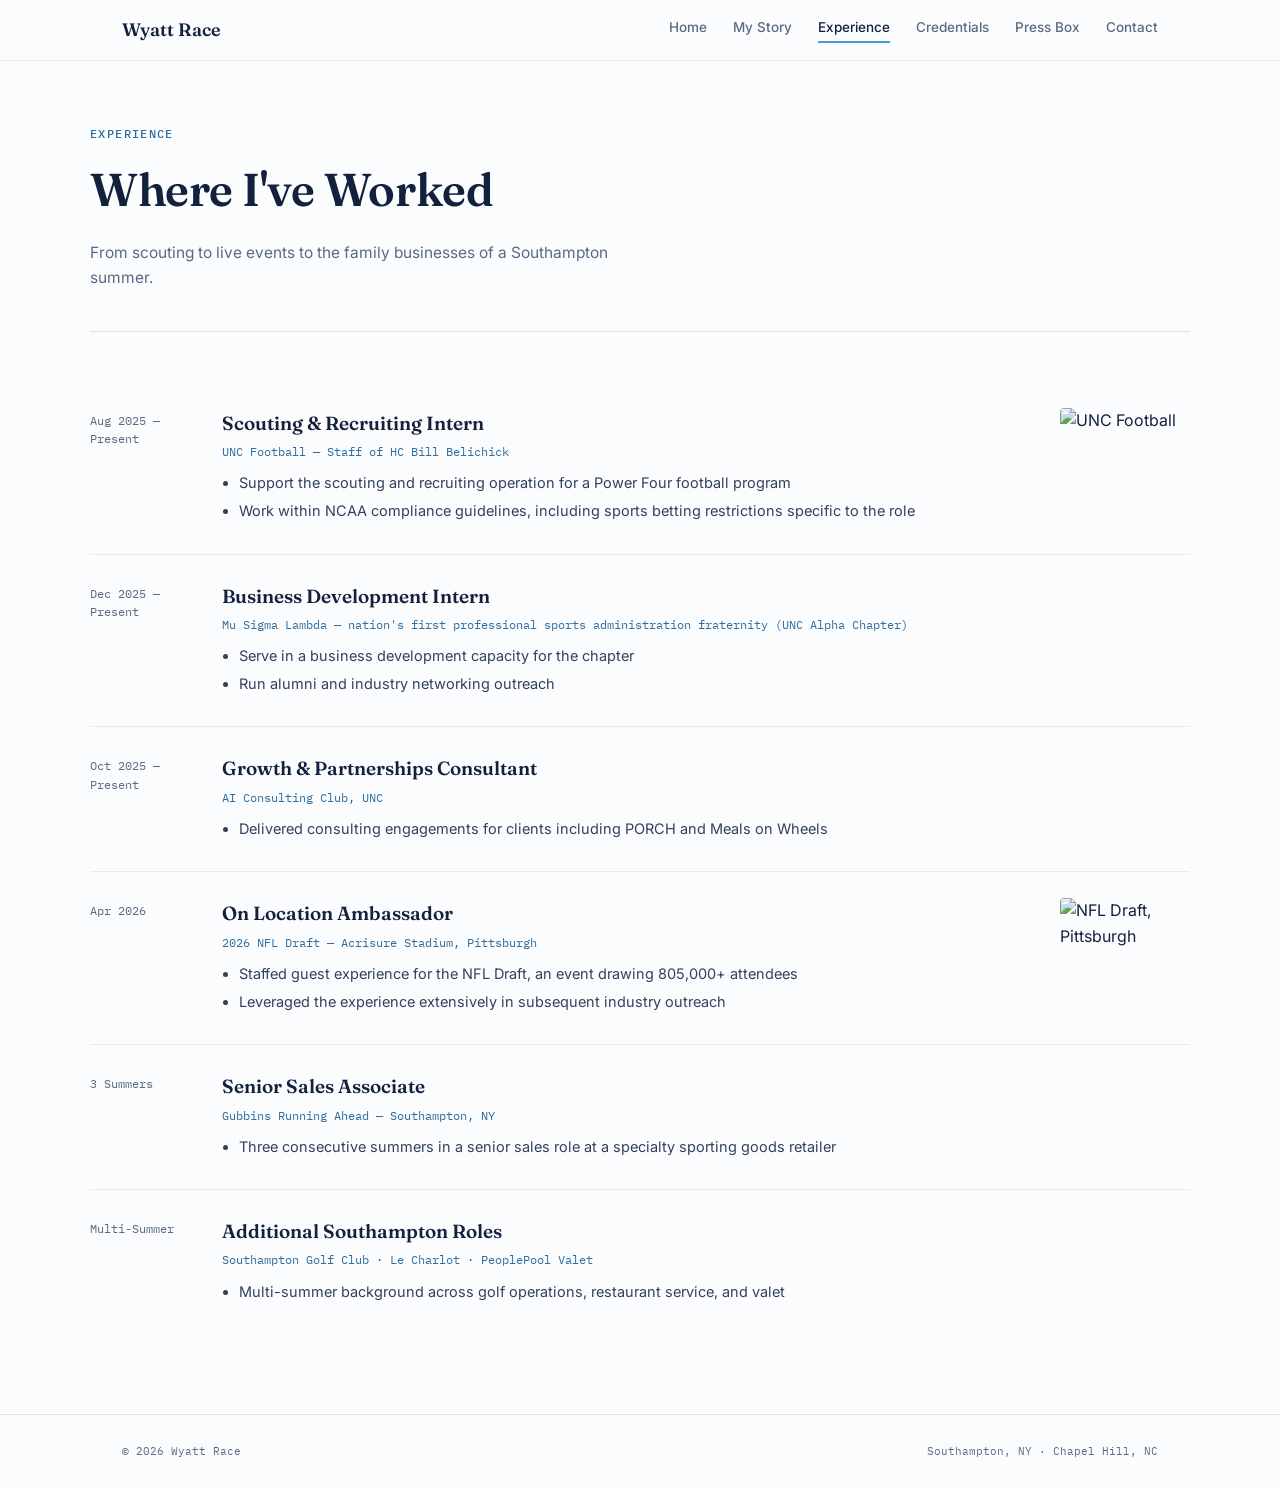
==== experience.html @ 302ca2a0 "Add files via upload" ====
<!DOCTYPE html>
<html lang="en">
<head>
<meta charset="UTF-8">
<meta name="viewport" content="width=device-width, initial-scale=1.0">
<title>Experience — Wyatt Race</title>
<link rel="preconnect" href="https://fonts.googleapis.com">
<link rel="preconnect" href="https://fonts.gstatic.com" crossorigin>
<link href="https://fonts.googleapis.com/css2?family=Fraunces:opsz,wght@9..144,500;9..144,600&family=Inter:wght@400;500;600;700&family=IBM+Plex+Mono:wght@400;500&display=swap" rel="stylesheet">
<style>
:root{
  --blue:#4B9CD3;
  --blue-deep:#2E6D9E;
  --ink:#14213D;
  --white:#FFFFFF;
  --paper:#FBFCFE;
  --line: rgba(20,33,61,0.12);
  --line-soft: rgba(20,33,61,0.08);
  --muted:#5A6A82;
}
*{box-sizing:border-box; margin:0; padding:0;}
html{scroll-behavior:smooth;}
body{
  background:var(--paper);
  color:var(--ink);
  font-family:'Inter', sans-serif;
  line-height:1.6;
  -webkit-font-smoothing:antialiased;
  min-height:100vh;
  display:flex;
  flex-direction:column;
}
a{color:inherit; text-decoration:none;}
.wrap{max-width:1100px; margin:0 auto; padding:0 32px; width:100%;}
main{flex:1;}
.mono{font-family:'IBM Plex Mono', monospace;}
h1,h2,h3{font-family:'Fraunces', serif; font-weight:600; letter-spacing:-0.01em;}
.eyebrow{
  font-family:'IBM Plex Mono', monospace;
  font-size:11.5px;
  letter-spacing:.12em;
  text-transform:uppercase;
  color:var(--blue-deep);
  font-weight:500;
  display:block;
}

/* ---------- NAV ---------- */
nav{
  position:sticky; top:0; z-index:50;
  background:rgba(251,252,254,0.9);
  backdrop-filter: blur(10px);
  border-bottom:1px solid var(--line-soft);
}
nav .wrap{display:flex; align-items:center; justify-content:space-between; height:60px;}
.brand{font-family:'Fraunces', serif; font-size:18px; font-weight:600; color:var(--ink);}
.navlinks{display:flex; gap:26px; font-size:13.5px; font-weight:500; color:var(--muted);}
.navlinks a{transition:color .15s ease; padding-bottom:3px; border-bottom:2px solid transparent;}
.navlinks a:hover{color:var(--blue-deep);}
.navlinks a.active{color:var(--ink); border-color:var(--blue);}
.nav-toggle{display:none; background:none; border:none; cursor:pointer; padding:8px;}
.nav-toggle span{display:block; width:20px; height:2px; background:var(--ink); margin:5px 0;}
@media(max-width:760px){
  .navlinks{
    position:fixed; top:60px; left:0; right:0; flex-direction:column; gap:0;
    background:var(--paper); border-bottom:1px solid var(--line-soft);
    max-height:0; overflow:hidden; transition:max-height .25s ease;
  }
  .navlinks.open{max-height:340px;}
  .navlinks a{padding:15px 32px; border-bottom:1px solid var(--line-soft); width:100%;}
  .nav-toggle{display:block;}
}

/* ---------- HOME HERO ---------- */
.hero{padding:64px 0 90px;}
.hero-inner{display:grid; grid-template-columns:0.85fr 1.15fr; gap:56px; align-items:center;}
@media(max-width:820px){ .hero-inner{grid-template-columns:1fr;} }
.hero-photo{
  position:relative; border-radius:6px; overflow:hidden;
  aspect-ratio: 4/5; background:var(--line-soft);
}
.hero-photo img{width:100%; height:100%; object-fit:cover; display:block;}
.hero h1{font-size:clamp(38px,5.4vw,58px); line-height:1.02; color:var(--ink);}
.hero-sub{margin-top:18px; font-size:17px; max-width:480px; color:var(--muted);}
.position-tags{display:flex; flex-wrap:wrap; gap:8px; margin-top:22px;}
.position-tags span{
  font-family:'IBM Plex Mono', monospace; font-size:11.5px;
  border:1px solid var(--line); color:var(--blue-deep);
  padding:6px 12px; border-radius:3px; background:rgba(75,156,211,0.06);
}
.hero-bio{margin-top:26px; font-size:15.5px; color:#33415c; max-width:480px;}
.hero-cta{margin-top:30px; display:flex; gap:12px; flex-wrap:wrap;}
.btn{
  font-family:'IBM Plex Mono', monospace; font-size:12.5px; font-weight:500;
  letter-spacing:.02em; padding:12px 20px; border-radius:3px;
  display:inline-flex; align-items:center; gap:8px; border:1px solid transparent;
  transition:opacity .15s ease;
}
.btn-solid{background:var(--blue); color:var(--white);}
.btn-outline{border-color:var(--line); color:var(--ink);}
.btn:hover{opacity:.8;}

/* ---------- SUBPAGE HEADER ---------- */
.page-header{padding:64px 0 40px; border-bottom:1px solid var(--line);}
.page-header h1{font-size:clamp(32px,4.5vw,46px); margin-top:10px;}
.page-header p{margin-top:14px; font-size:15.5px; color:var(--muted); max-width:520px;}
.page-body{padding:50px 0 80px;}

/* ---------- EXPERIENCE ---------- */
.role{
  display:grid; grid-template-columns:110px 1fr; gap:22px;
  padding:26px 0; border-top:1px solid var(--line-soft);
}
.role:first-child{border-top:none;}
@media(max-width:600px){ .role{grid-template-columns:1fr;} }
.role .when{font-family:'IBM Plex Mono',monospace; font-size:11.5px; color:var(--muted); padding-top:4px;}
.role-body{display:grid; grid-template-columns:1fr auto; gap:20px; align-items:start;}
@media(max-width:600px){ .role-body{grid-template-columns:1fr;} }
.role h3{font-size:19px; color:var(--ink); margin-bottom:4px; font-weight:600; letter-spacing:0;}
.role .org{font-family:'IBM Plex Mono',monospace; font-size:12px; color:var(--blue-deep); margin-bottom:10px;}
.role ul{padding-left:17px; font-size:14.5px; color:#33415c;}
.role li{margin-bottom:5px;}
.role-photo{width:130px; height:96px; border-radius:4px; overflow:hidden; flex-shrink:0;}
.role-photo img{width:100%; height:100%; object-fit:cover; display:block;}
@media(max-width:600px){ .role-photo{width:100%; height:170px; margin-top:12px;} }

/* ---------- CREDENTIALS ---------- */
.cred-list{display:flex; flex-direction:column;}
.cred{
  display:grid; grid-template-columns:70px 1fr; gap:20px;
  padding:22px 0; border-top:1px solid var(--line-soft);
}
.cred:first-child{border-top:none;}
.cred .g{font-family:'Fraunces',serif; font-size:22px; color:var(--blue-deep); font-weight:600;}
.cred p strong{color:var(--ink);}
.cred p{font-size:14.5px; color:var(--muted);}

/* ---------- PRESS BOX / BLOG ---------- */
.blog-toolbar{display:flex; justify-content:space-between; align-items:center; gap:16px; margin-bottom:30px; flex-wrap:wrap;}
.blog-toolbar .note{font-size:13px; color:var(--muted); max-width:420px;}
.new-post-btn{
  background:var(--ink); color:var(--white);
  font-family:'IBM Plex Mono',monospace; font-size:12px; font-weight:500;
  padding:10px 16px; border-radius:3px; border:none; cursor:pointer;
}
.new-post-btn:hover{background:var(--blue-deep);}
.post-form{display:none; border:1px solid var(--line); border-radius:4px; padding:22px; margin-bottom:30px; background:var(--white);}
.post-form.open{display:block;}
.post-form input, .post-form select, .post-form textarea{
  width:100%; font-family:'Inter',sans-serif; font-size:14.5px;
  padding:10px 12px; border:1px solid var(--line); border-radius:3px;
  background:var(--paper); margin-bottom:12px;
}
.post-form textarea{min-height:130px; resize:vertical;}
.post-form-row{display:flex; gap:12px;}
.post-form-row > *{flex:1;}
.post-form-actions{display:flex; gap:10px; justify-content:flex-end;}
.post-form-actions button{
  font-family:'IBM Plex Mono',monospace; font-size:12px; font-weight:500;
  padding:9px 16px; border-radius:3px; cursor:pointer; border:1px solid var(--line);
}
.post-form-actions .save{background:var(--blue); border-color:var(--blue); color:var(--white);}
.post-form-actions .cancel{background:transparent;}
.posts{display:flex; flex-direction:column;}
.post{border-top:1px solid var(--line-soft); padding:24px 0; display:grid; grid-template-columns:100px 1fr; gap:20px;}
.post:first-child{border-top:none;}
@media(max-width:600px){ .post{grid-template-columns:1fr; gap:6px;} }
.post .date{font-family:'IBM Plex Mono',monospace; font-size:11.5px; color:var(--muted); padding-top:3px;}
.post .tag{display:inline-block; font-family:'IBM Plex Mono',monospace; font-size:10px; text-transform:uppercase; letter-spacing:.05em; color:var(--blue-deep); margin-bottom:5px;}
.post h3{font-size:17.5px; color:var(--ink); margin-bottom:5px; font-weight:600; letter-spacing:0; cursor:pointer;}
.post .excerpt{font-size:14.5px; color:#33415c;}
.post .full{display:none; font-size:14.5px; color:#33415c; white-space:pre-wrap; margin-top:6px;}
.post.expanded .excerpt{display:none;}
.post.expanded .full{display:block;}
.post .delete-x{font-family:'IBM Plex Mono',monospace; font-size:10.5px; color:var(--muted); margin-top:8px; display:inline-block; cursor:pointer;}
.post .delete-x:hover{color:#B23A32;}
.empty-state{padding:30px 0; text-align:center; color:var(--muted); font-family:'IBM Plex Mono',monospace; font-size:13px;}

/* ---------- MY STORY ---------- */
.story-body{font-size:16.5px; color:#33415c; max-width:640px;}
.story-body p{margin-bottom:16px;}
.placeholder-note{
  font-family:'IBM Plex Mono',monospace; font-size:13px; color:var(--muted);
  border:1px dashed var(--line); border-radius:4px; padding:18px 20px; max-width:640px;
}

/* ---------- CONTACT ---------- */
.contact-grid{display:grid; grid-template-columns:1.3fr 1fr; gap:40px;}
@media(max-width:700px){ .contact-grid{grid-template-columns:1fr;} }
.contact-grid p{color:var(--muted); font-size:15px; max-width:420px;}
.contact-list{display:flex; flex-direction:column; gap:12px;}
.contact-list a, .contact-list span{
  font-family:'IBM Plex Mono',monospace; font-size:13.5px; color:var(--ink);
  border-bottom:1px solid var(--line-soft); padding-bottom:9px;
}
.contact-list a:hover{color:var(--blue-deep);}

footer{padding:28px 0; border-top:1px solid var(--line);}
.foot-bottom{display:flex; justify-content:space-between; flex-wrap:wrap; gap:10px;
  font-family:'IBM Plex Mono',monospace; font-size:11px; color:var(--muted);}

</style>
</head>
<body>

<nav>
  <div class="wrap">
    <div class="brand">Wyatt Race</div>
    <div class="navlinks" id="navlinks">
      <a href="index.html">Home</a>
      <a href="my-story.html">My Story</a>
      <a href="experience.html" class="active">Experience</a>
      <a href="credentials.html">Credentials</a>
      <a href="press-box.html">Press Box</a>
      <a href="contact.html">Contact</a>
    </div>
    <button class="nav-toggle" id="navToggle" aria-label="Toggle menu"><span></span><span></span><span></span></button>
  </div>
</nav>

<main>
  <div class="page-header wrap">
    <span class="eyebrow">Experience</span>
    <h1>Where I've Worked</h1>
    <p>From scouting to live events to the family businesses of a Southampton summer.</p>
  </div>

  <div class="page-body wrap">

    <div class="role">
      <div class="when">Aug 2025 — Present</div>
      <div class="role-body">
        <div>
          <h3>Scouting &amp; Recruiting Intern</h3>
          <div class="org">UNC Football — Staff of HC Bill Belichick</div>
          <ul>
            <li>Support the scouting and recruiting operation for a Power Four football program</li>
            <li>Work within NCAA compliance guidelines, including sports betting restrictions specific to the role</li>
          </ul>
        </div>
        <div class="role-photo"><img src="images/unc-scouting.jpg" alt="UNC Football"></div>
      </div>
    </div>

    <div class="role">
      <div class="when">Dec 2025 — Present</div>
      <div class="role-body">
        <div>
          <h3>Business Development Intern</h3>
          <div class="org">Mu Sigma Lambda — nation's first professional sports administration fraternity (UNC Alpha Chapter)</div>
          <ul>
            <li>Serve in a business development capacity for the chapter</li>
            <li>Run alumni and industry networking outreach</li>
          </ul>
        </div>
      </div>
    </div>

    <div class="role">
      <div class="when">Oct 2025 — Present</div>
      <div class="role-body">
        <div>
          <h3>Growth &amp; Partnerships Consultant</h3>
          <div class="org">AI Consulting Club, UNC</div>
          <ul>
            <li>Delivered consulting engagements for clients including PORCH and Meals on Wheels</li>
          </ul>
        </div>
      </div>
    </div>

    <div class="role">
      <div class="when">Apr 2026</div>
      <div class="role-body">
        <div>
          <h3>On Location Ambassador</h3>
          <div class="org">2026 NFL Draft — Acrisure Stadium, Pittsburgh</div>
          <ul>
            <li>Staffed guest experience for the NFL Draft, an event drawing 805,000+ attendees</li>
            <li>Leveraged the experience extensively in subsequent industry outreach</li>
          </ul>
        </div>
        <div class="role-photo"><img src="images/draft.jpg" alt="NFL Draft, Pittsburgh"></div>
      </div>
    </div>

    <div class="role">
      <div class="when">3 Summers</div>
      <div class="role-body">
        <div>
          <h3>Senior Sales Associate</h3>
          <div class="org">Gubbins Running Ahead — Southampton, NY</div>
          <ul>
            <li>Three consecutive summers in a senior sales role at a specialty sporting goods retailer</li>
          </ul>
        </div>
      </div>
    </div>

    <div class="role">
      <div class="when">Multi-Summer</div>
      <div class="role-body">
        <div>
          <h3>Additional Southampton Roles</h3>
          <div class="org">Southampton Golf Club · Le Charlot · PeoplePool Valet</div>
          <ul>
            <li>Multi-summer background across golf operations, restaurant service, and valet</li>
          </ul>
        </div>
      </div>
    </div>

  </div>
</main>

<footer>
  <div class="wrap foot-bottom">
    <span>© 2026 Wyatt Race</span>
    <span>Southampton, NY · Chapel Hill, NC</span>
  </div>
</footer>

<script>
  const navToggle = document.getElementById('navToggle');
  const navlinks = document.getElementById('navlinks');
  navToggle.addEventListener('click', () => navlinks.classList.toggle('open'));
</script>

</body>
</html>
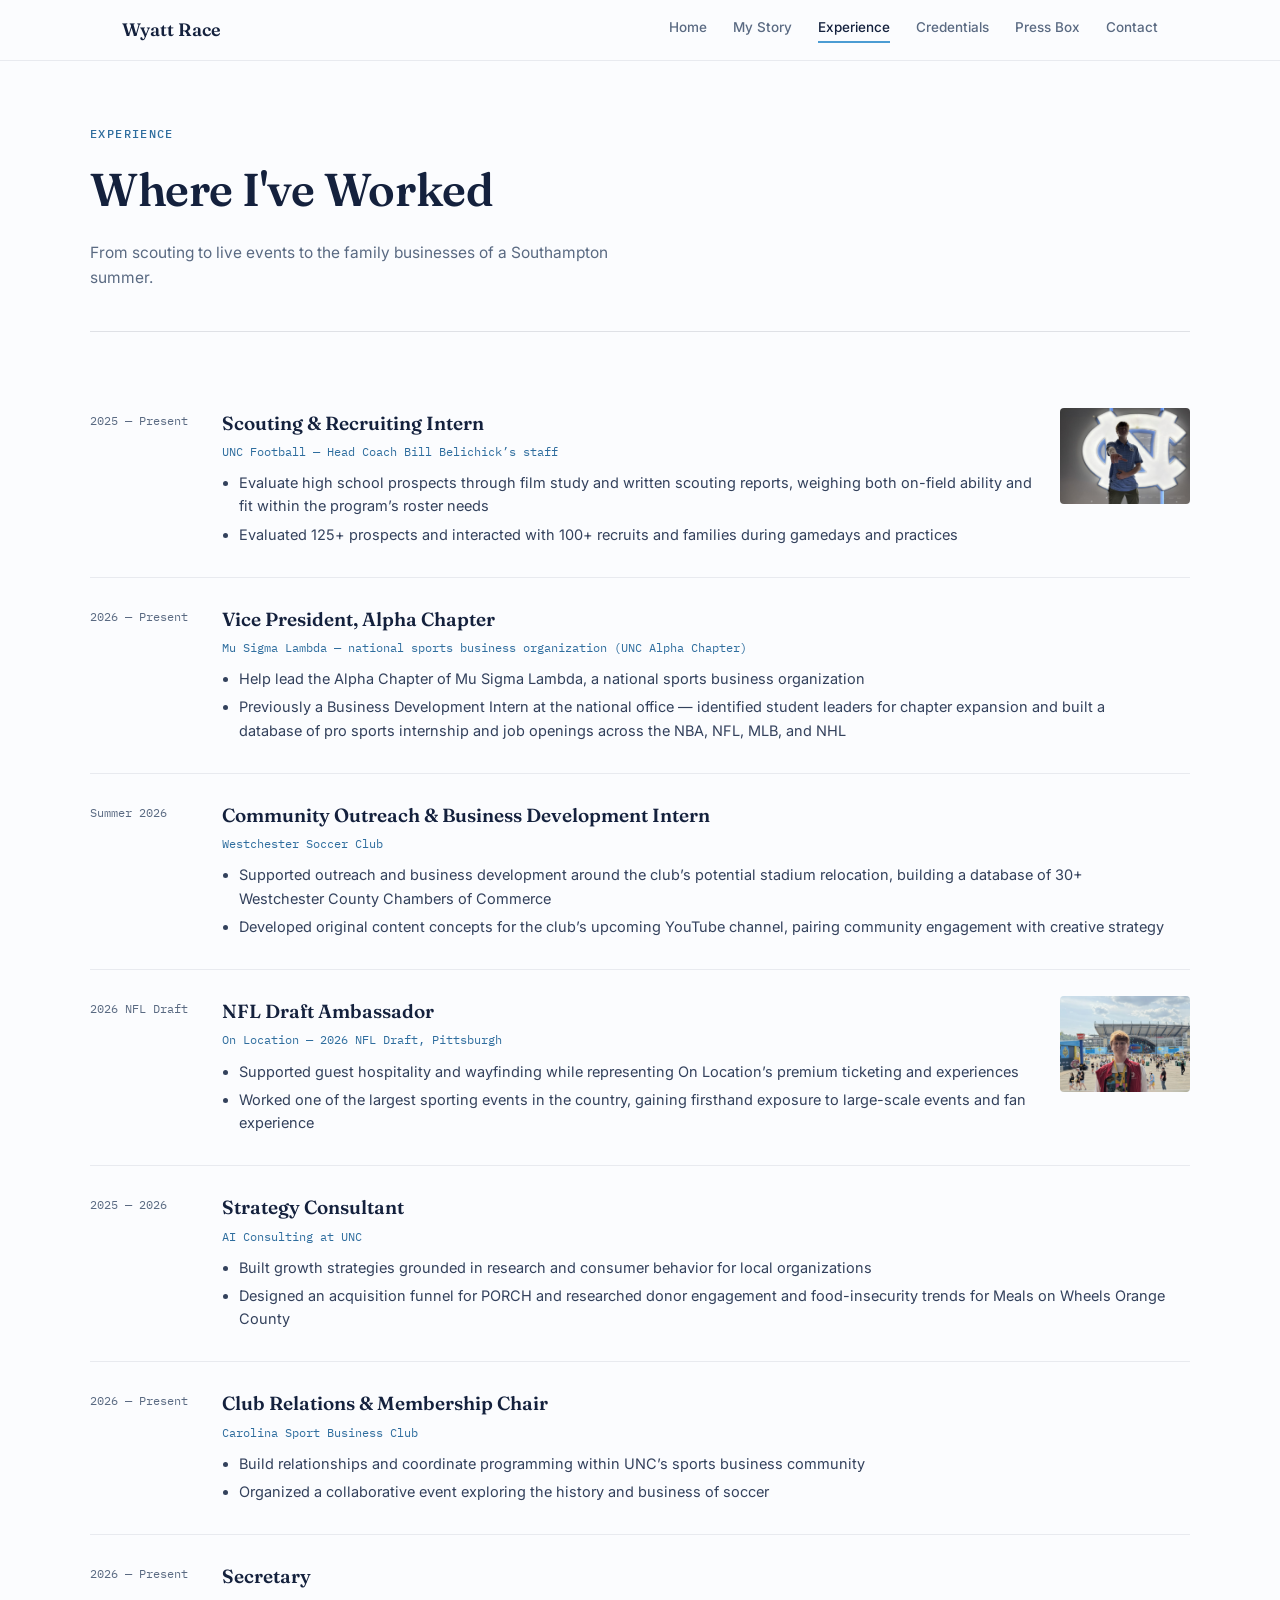
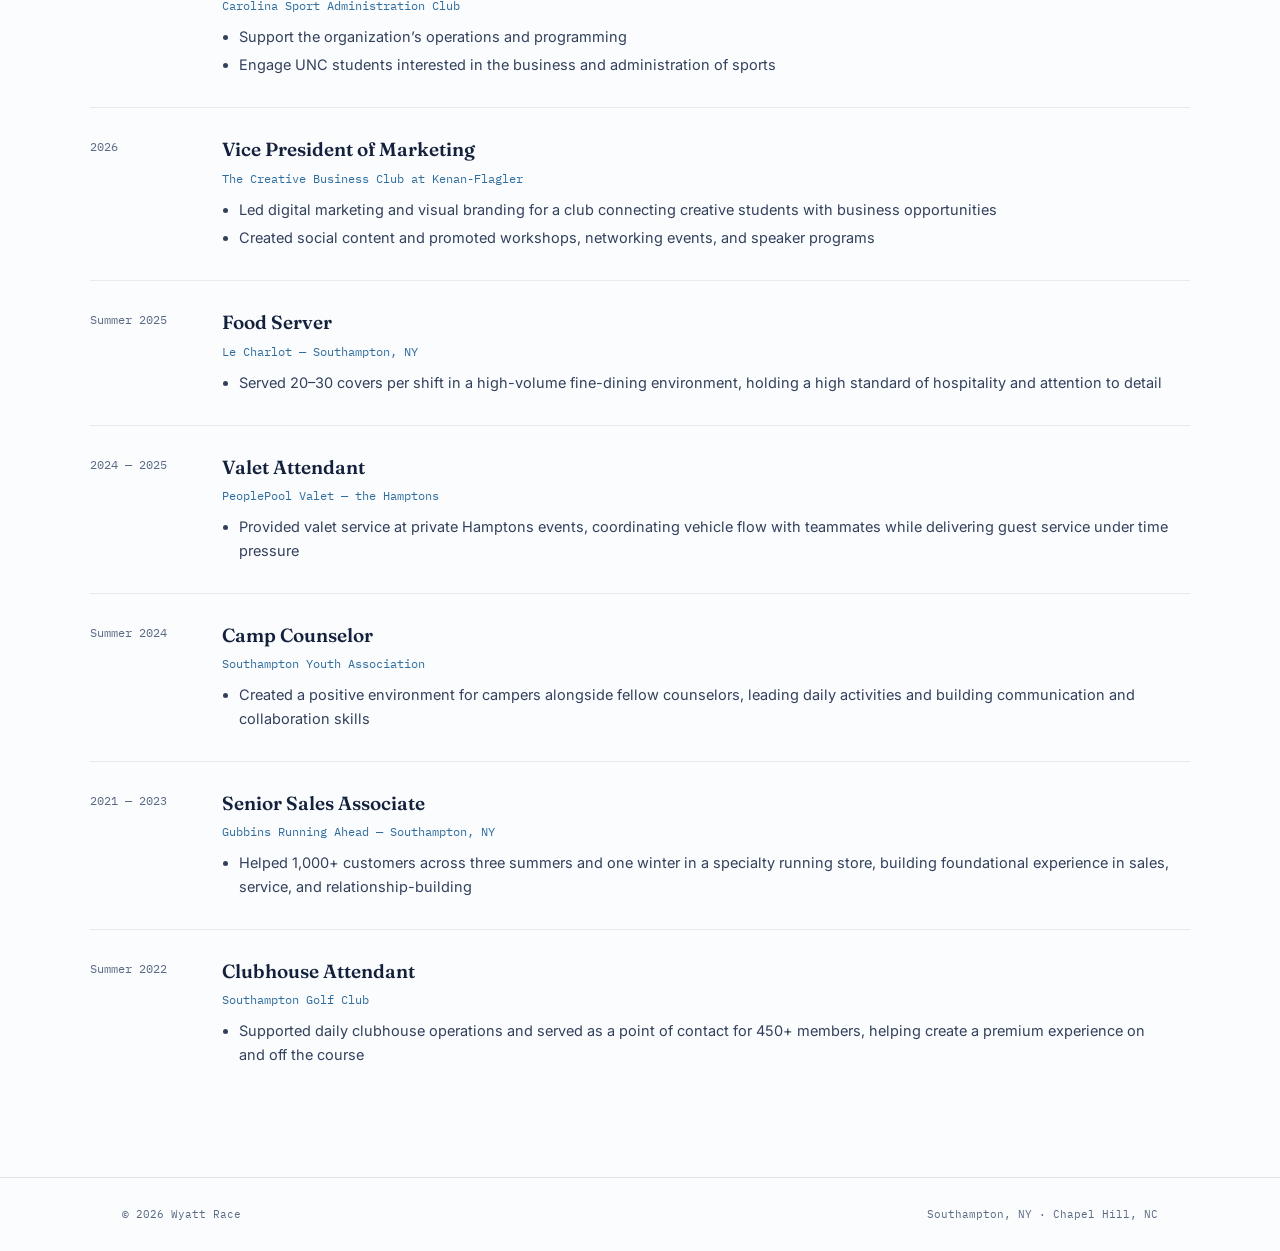
==== commit 1807892f: "Rewrite Experience page with full role list and metrics Replaces the earlier roles with Wyatt's 13 e" ====
--- a/experience.html
+++ b/experience.html
@@ -228,83 +228,179 @@
   <div class="page-body wrap">
 
     <div class="role">
-      <div class="when">Aug 2025 — Present</div>
+      <div class="when">2025 — Present</div>
       <div class="role-body">
         <div>
           <h3>Scouting &amp; Recruiting Intern</h3>
-          <div class="org">UNC Football — Staff of HC Bill Belichick</div>
-          <ul>
-            <li>Support the scouting and recruiting operation for a Power Four football program</li>
-            <li>Work within NCAA compliance guidelines, including sports betting restrictions specific to the role</li>
-          </ul>
-        </div>
-        <div class="role-photo"><img src="images/unc-scouting.jpg" alt="UNC Football"></div>
-      </div>
-    </div>
-
-    <div class="role">
-      <div class="when">Dec 2025 — Present</div>
-      <div class="role-body">
-        <div>
-          <h3>Business Development Intern</h3>
-          <div class="org">Mu Sigma Lambda — nation's first professional sports administration fraternity (UNC Alpha Chapter)</div>
-          <ul>
-            <li>Serve in a business development capacity for the chapter</li>
-            <li>Run alumni and industry networking outreach</li>
-          </ul>
-        </div>
-      </div>
-    </div>
-
-    <div class="role">
-      <div class="when">Oct 2025 — Present</div>
-      <div class="role-body">
-        <div>
-          <h3>Growth &amp; Partnerships Consultant</h3>
-          <div class="org">AI Consulting Club, UNC</div>
-          <ul>
-            <li>Delivered consulting engagements for clients including PORCH and Meals on Wheels</li>
-          </ul>
-        </div>
-      </div>
-    </div>
-
-    <div class="role">
-      <div class="when">Apr 2026</div>
-      <div class="role-body">
-        <div>
-          <h3>On Location Ambassador</h3>
-          <div class="org">2026 NFL Draft — Acrisure Stadium, Pittsburgh</div>
-          <ul>
-            <li>Staffed guest experience for the NFL Draft, an event drawing 805,000+ attendees</li>
-            <li>Leveraged the experience extensively in subsequent industry outreach</li>
-          </ul>
-        </div>
-        <div class="role-photo"><img src="images/draft.jpg" alt="NFL Draft, Pittsburgh"></div>
-      </div>
-    </div>
-
-    <div class="role">
-      <div class="when">3 Summers</div>
+          <div class="org">UNC Football — Head Coach Bill Belichick&rsquo;s staff</div>
+          <ul>
+            <li>Evaluate high school prospects through film study and written scouting reports, weighing both on-field ability and fit within the program&rsquo;s roster needs</li>
+            <li>Evaluated 125+ prospects and interacted with 100+ recruits and families during gamedays and practices</li>
+          </ul>
+        </div>
+        <div class="role-photo"><img src="images/unc-scouting.jpg" alt="Scouting &amp; Recruiting Intern"></div>
+      </div>
+    </div>
+
+    <div class="role">
+      <div class="when">2026 — Present</div>
+      <div class="role-body">
+        <div>
+          <h3>Vice President, Alpha Chapter</h3>
+          <div class="org">Mu Sigma Lambda — national sports business organization (UNC Alpha Chapter)</div>
+          <ul>
+            <li>Help lead the Alpha Chapter of Mu Sigma Lambda, a national sports business organization</li>
+            <li>Previously a Business Development Intern at the national office — identified student leaders for chapter expansion and built a database of pro sports internship and job openings across the NBA, NFL, MLB, and NHL</li>
+          </ul>
+        </div>
+      </div>
+    </div>
+
+    <div class="role">
+      <div class="when">Summer 2026</div>
+      <div class="role-body">
+        <div>
+          <h3>Community Outreach &amp; Business Development Intern</h3>
+          <div class="org">Westchester Soccer Club</div>
+          <ul>
+            <li>Supported outreach and business development around the club&rsquo;s potential stadium relocation, building a database of 30+ Westchester County Chambers of Commerce</li>
+            <li>Developed original content concepts for the club&rsquo;s upcoming YouTube channel, pairing community engagement with creative strategy</li>
+          </ul>
+        </div>
+      </div>
+    </div>
+
+    <div class="role">
+      <div class="when">2026 NFL Draft</div>
+      <div class="role-body">
+        <div>
+          <h3>NFL Draft Ambassador</h3>
+          <div class="org">On Location — 2026 NFL Draft, Pittsburgh</div>
+          <ul>
+            <li>Supported guest hospitality and wayfinding while representing On Location&rsquo;s premium ticketing and experiences</li>
+            <li>Worked one of the largest sporting events in the country, gaining firsthand exposure to large-scale events and fan experience</li>
+          </ul>
+        </div>
+        <div class="role-photo"><img src="images/draft.jpg" alt="NFL Draft Ambassador"></div>
+      </div>
+    </div>
+
+    <div class="role">
+      <div class="when">2025 — 2026</div>
+      <div class="role-body">
+        <div>
+          <h3>Strategy Consultant</h3>
+          <div class="org">AI Consulting at UNC</div>
+          <ul>
+            <li>Built growth strategies grounded in research and consumer behavior for local organizations</li>
+            <li>Designed an acquisition funnel for PORCH and researched donor engagement and food-insecurity trends for Meals on Wheels Orange County</li>
+          </ul>
+        </div>
+      </div>
+    </div>
+
+    <div class="role">
+      <div class="when">2026 — Present</div>
+      <div class="role-body">
+        <div>
+          <h3>Club Relations &amp; Membership Chair</h3>
+          <div class="org">Carolina Sport Business Club</div>
+          <ul>
+            <li>Build relationships and coordinate programming within UNC&rsquo;s sports business community</li>
+            <li>Organized a collaborative event exploring the history and business of soccer</li>
+          </ul>
+        </div>
+      </div>
+    </div>
+
+    <div class="role">
+      <div class="when">2026 — Present</div>
+      <div class="role-body">
+        <div>
+          <h3>Secretary</h3>
+          <div class="org">Carolina Sport Administration Club</div>
+          <ul>
+            <li>Support the organization&rsquo;s operations and programming</li>
+            <li>Engage UNC students interested in the business and administration of sports</li>
+          </ul>
+        </div>
+      </div>
+    </div>
+
+    <div class="role">
+      <div class="when">2026</div>
+      <div class="role-body">
+        <div>
+          <h3>Vice President of Marketing</h3>
+          <div class="org">The Creative Business Club at Kenan-Flagler</div>
+          <ul>
+            <li>Led digital marketing and visual branding for a club connecting creative students with business opportunities</li>
+            <li>Created social content and promoted workshops, networking events, and speaker programs</li>
+          </ul>
+        </div>
+      </div>
+    </div>
+
+    <div class="role">
+      <div class="when">Summer 2025</div>
+      <div class="role-body">
+        <div>
+          <h3>Food Server</h3>
+          <div class="org">Le Charlot — Southampton, NY</div>
+          <ul>
+            <li>Served 20&ndash;30 covers per shift in a high-volume fine-dining environment, holding a high standard of hospitality and attention to detail</li>
+          </ul>
+        </div>
+      </div>
+    </div>
+
+    <div class="role">
+      <div class="when">2024 — 2025</div>
+      <div class="role-body">
+        <div>
+          <h3>Valet Attendant</h3>
+          <div class="org">PeoplePool Valet — the Hamptons</div>
+          <ul>
+            <li>Provided valet service at private Hamptons events, coordinating vehicle flow with teammates while delivering guest service under time pressure</li>
+          </ul>
+        </div>
+      </div>
+    </div>
+
+    <div class="role">
+      <div class="when">Summer 2024</div>
+      <div class="role-body">
+        <div>
+          <h3>Camp Counselor</h3>
+          <div class="org">Southampton Youth Association</div>
+          <ul>
+            <li>Created a positive environment for campers alongside fellow counselors, leading daily activities and building communication and collaboration skills</li>
+          </ul>
+        </div>
+      </div>
+    </div>
+
+    <div class="role">
+      <div class="when">2021 — 2023</div>
       <div class="role-body">
         <div>
           <h3>Senior Sales Associate</h3>
           <div class="org">Gubbins Running Ahead — Southampton, NY</div>
           <ul>
-            <li>Three consecutive summers in a senior sales role at a specialty sporting goods retailer</li>
-          </ul>
-        </div>
-      </div>
-    </div>
-
-    <div class="role">
-      <div class="when">Multi-Summer</div>
-      <div class="role-body">
-        <div>
-          <h3>Additional Southampton Roles</h3>
-          <div class="org">Southampton Golf Club · Le Charlot · PeoplePool Valet</div>
-          <ul>
-            <li>Multi-summer background across golf operations, restaurant service, and valet</li>
+            <li>Helped 1,000+ customers across three summers and one winter in a specialty running store, building foundational experience in sales, service, and relationship-building</li>
+          </ul>
+        </div>
+      </div>
+    </div>
+
+    <div class="role">
+      <div class="when">Summer 2022</div>
+      <div class="role-body">
+        <div>
+          <h3>Clubhouse Attendant</h3>
+          <div class="org">Southampton Golf Club</div>
+          <ul>
+            <li>Supported daily clubhouse operations and served as a point of contact for 450+ members, helping create a premium experience on and off the course</li>
           </ul>
         </div>
       </div>
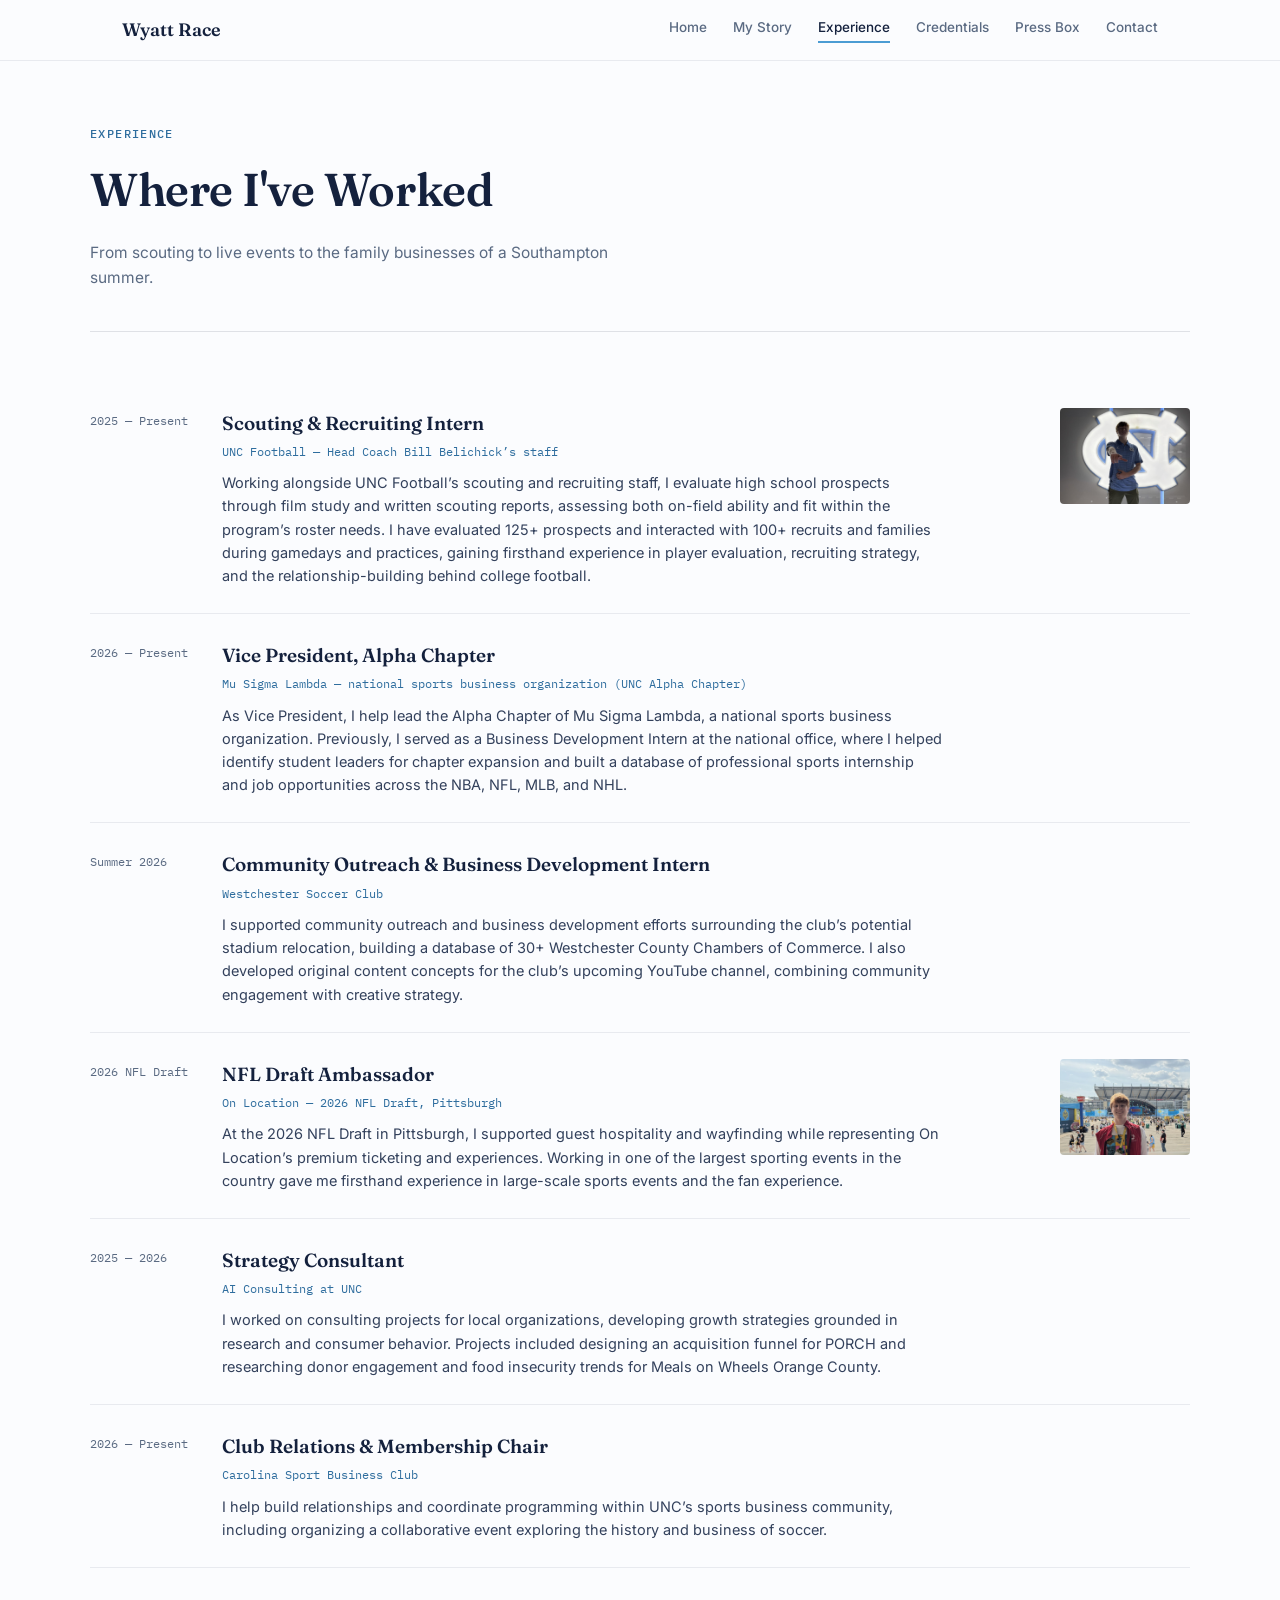
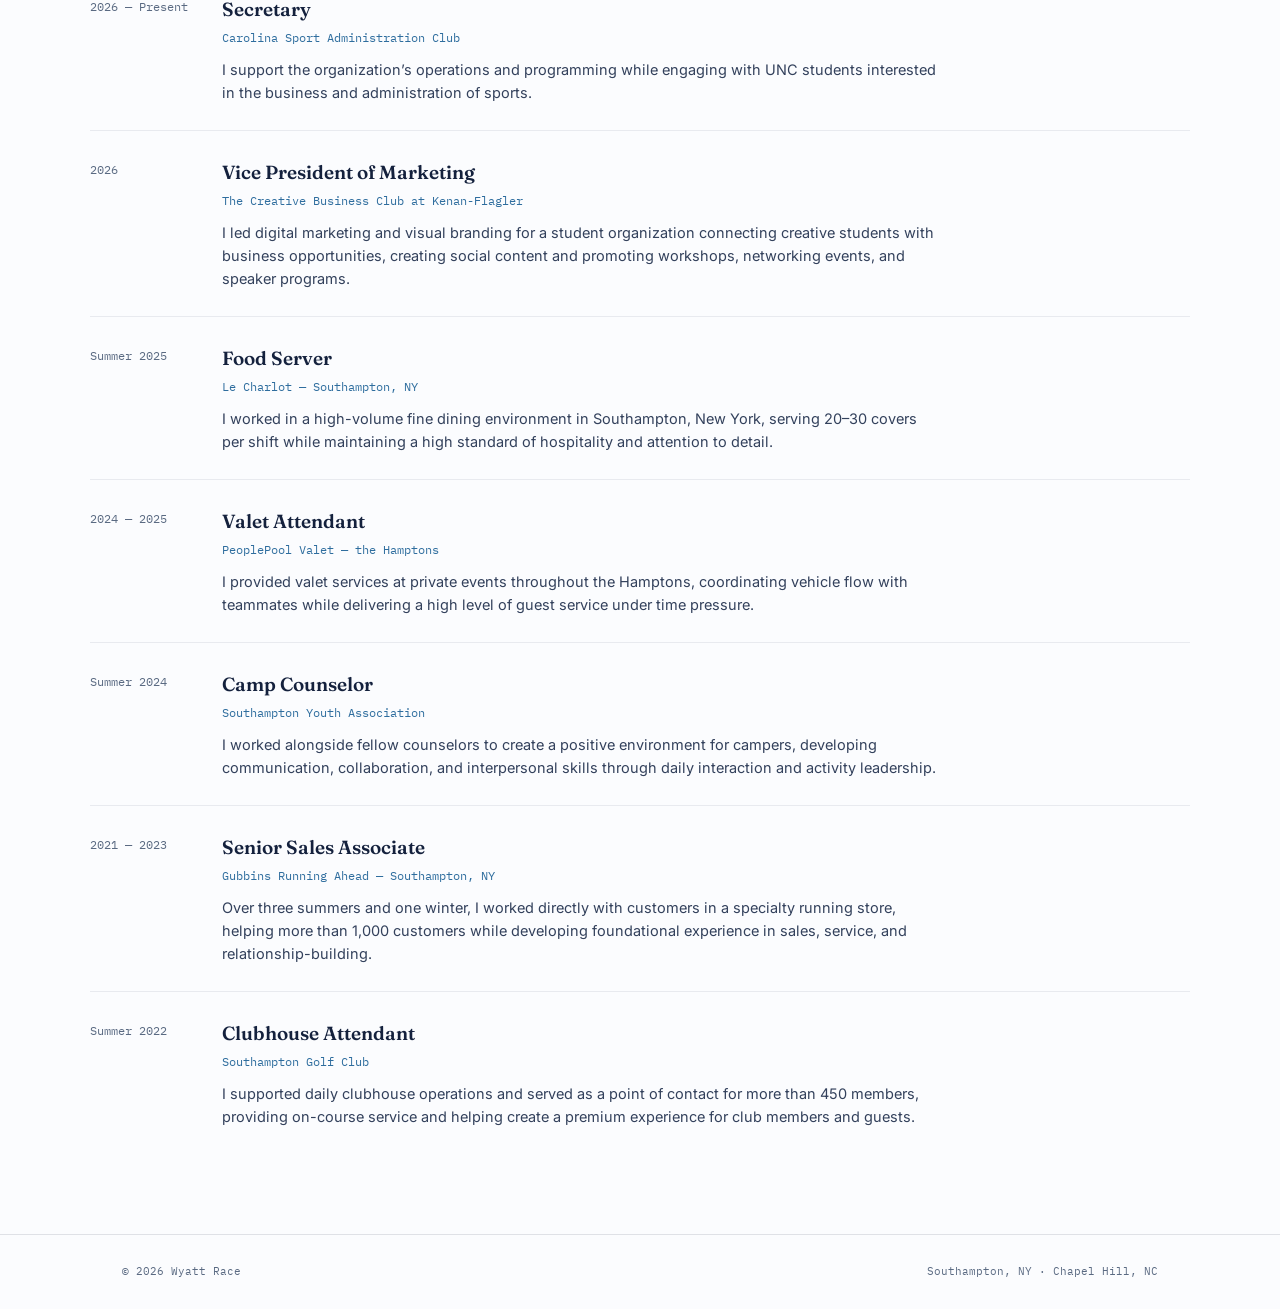
==== commit 199c3fe7: "Switch Experience roles from bullets to prose Uses Wyatt's original first-person descriptions for ea" ====
--- a/experience.html
+++ b/experience.html
@@ -119,6 +119,7 @@
 .role h3{font-size:19px; color:var(--ink); margin-bottom:4px; font-weight:600; letter-spacing:0;}
 .role .org{font-family:'IBM Plex Mono',monospace; font-size:12px; color:var(--blue-deep); margin-bottom:10px;}
 .role ul{padding-left:17px; font-size:14.5px; color:#33415c;}
+.role p{font-size:14.5px; color:#33415c; max-width:720px;}
 .role li{margin-bottom:5px;}
 .role-photo{width:130px; height:96px; border-radius:4px; overflow:hidden; flex-shrink:0;}
 .role-photo img{width:100%; height:100%; object-fit:cover; display:block;}
@@ -233,10 +234,7 @@
         <div>
           <h3>Scouting &amp; Recruiting Intern</h3>
           <div class="org">UNC Football — Head Coach Bill Belichick&rsquo;s staff</div>
-          <ul>
-            <li>Evaluate high school prospects through film study and written scouting reports, weighing both on-field ability and fit within the program&rsquo;s roster needs</li>
-            <li>Evaluated 125+ prospects and interacted with 100+ recruits and families during gamedays and practices</li>
-          </ul>
+          <p>Working alongside UNC Football&rsquo;s scouting and recruiting staff, I evaluate high school prospects through film study and written scouting reports, assessing both on-field ability and fit within the program&rsquo;s roster needs. I have evaluated 125+ prospects and interacted with 100+ recruits and families during gamedays and practices, gaining firsthand experience in player evaluation, recruiting strategy, and the relationship-building behind college football.</p>
         </div>
         <div class="role-photo"><img src="images/unc-scouting.jpg" alt="Scouting &amp; Recruiting Intern"></div>
       </div>
@@ -248,10 +246,7 @@
         <div>
           <h3>Vice President, Alpha Chapter</h3>
           <div class="org">Mu Sigma Lambda — national sports business organization (UNC Alpha Chapter)</div>
-          <ul>
-            <li>Help lead the Alpha Chapter of Mu Sigma Lambda, a national sports business organization</li>
-            <li>Previously a Business Development Intern at the national office — identified student leaders for chapter expansion and built a database of pro sports internship and job openings across the NBA, NFL, MLB, and NHL</li>
-          </ul>
+          <p>As Vice President, I help lead the Alpha Chapter of Mu Sigma Lambda, a national sports business organization. Previously, I served as a Business Development Intern at the national office, where I helped identify student leaders for chapter expansion and built a database of professional sports internship and job opportunities across the NBA, NFL, MLB, and NHL.</p>
         </div>
       </div>
     </div>
@@ -262,10 +257,7 @@
         <div>
           <h3>Community Outreach &amp; Business Development Intern</h3>
           <div class="org">Westchester Soccer Club</div>
-          <ul>
-            <li>Supported outreach and business development around the club&rsquo;s potential stadium relocation, building a database of 30+ Westchester County Chambers of Commerce</li>
-            <li>Developed original content concepts for the club&rsquo;s upcoming YouTube channel, pairing community engagement with creative strategy</li>
-          </ul>
+          <p>I supported community outreach and business development efforts surrounding the club&rsquo;s potential stadium relocation, building a database of 30+ Westchester County Chambers of Commerce. I also developed original content concepts for the club&rsquo;s upcoming YouTube channel, combining community engagement with creative strategy.</p>
         </div>
       </div>
     </div>
@@ -276,10 +268,7 @@
         <div>
           <h3>NFL Draft Ambassador</h3>
           <div class="org">On Location — 2026 NFL Draft, Pittsburgh</div>
-          <ul>
-            <li>Supported guest hospitality and wayfinding while representing On Location&rsquo;s premium ticketing and experiences</li>
-            <li>Worked one of the largest sporting events in the country, gaining firsthand exposure to large-scale events and fan experience</li>
-          </ul>
+          <p>At the 2026 NFL Draft in Pittsburgh, I supported guest hospitality and wayfinding while representing On Location&rsquo;s premium ticketing and experiences. Working in one of the largest sporting events in the country gave me firsthand experience in large-scale sports events and the fan experience.</p>
         </div>
         <div class="role-photo"><img src="images/draft.jpg" alt="NFL Draft Ambassador"></div>
       </div>
@@ -291,10 +280,7 @@
         <div>
           <h3>Strategy Consultant</h3>
           <div class="org">AI Consulting at UNC</div>
-          <ul>
-            <li>Built growth strategies grounded in research and consumer behavior for local organizations</li>
-            <li>Designed an acquisition funnel for PORCH and researched donor engagement and food-insecurity trends for Meals on Wheels Orange County</li>
-          </ul>
+          <p>I worked on consulting projects for local organizations, developing growth strategies grounded in research and consumer behavior. Projects included designing an acquisition funnel for PORCH and researching donor engagement and food insecurity trends for Meals on Wheels Orange County.</p>
         </div>
       </div>
     </div>
@@ -305,10 +291,7 @@
         <div>
           <h3>Club Relations &amp; Membership Chair</h3>
           <div class="org">Carolina Sport Business Club</div>
-          <ul>
-            <li>Build relationships and coordinate programming within UNC&rsquo;s sports business community</li>
-            <li>Organized a collaborative event exploring the history and business of soccer</li>
-          </ul>
+          <p>I help build relationships and coordinate programming within UNC&rsquo;s sports business community, including organizing a collaborative event exploring the history and business of soccer.</p>
         </div>
       </div>
     </div>
@@ -319,10 +302,7 @@
         <div>
           <h3>Secretary</h3>
           <div class="org">Carolina Sport Administration Club</div>
-          <ul>
-            <li>Support the organization&rsquo;s operations and programming</li>
-            <li>Engage UNC students interested in the business and administration of sports</li>
-          </ul>
+          <p>I support the organization&rsquo;s operations and programming while engaging with UNC students interested in the business and administration of sports.</p>
         </div>
       </div>
     </div>
@@ -333,10 +313,7 @@
         <div>
           <h3>Vice President of Marketing</h3>
           <div class="org">The Creative Business Club at Kenan-Flagler</div>
-          <ul>
-            <li>Led digital marketing and visual branding for a club connecting creative students with business opportunities</li>
-            <li>Created social content and promoted workshops, networking events, and speaker programs</li>
-          </ul>
+          <p>I led digital marketing and visual branding for a student organization connecting creative students with business opportunities, creating social content and promoting workshops, networking events, and speaker programs.</p>
         </div>
       </div>
     </div>
@@ -347,9 +324,7 @@
         <div>
           <h3>Food Server</h3>
           <div class="org">Le Charlot — Southampton, NY</div>
-          <ul>
-            <li>Served 20&ndash;30 covers per shift in a high-volume fine-dining environment, holding a high standard of hospitality and attention to detail</li>
-          </ul>
+          <p>I worked in a high-volume fine dining environment in Southampton, New York, serving 20&ndash;30 covers per shift while maintaining a high standard of hospitality and attention to detail.</p>
         </div>
       </div>
     </div>
@@ -360,9 +335,7 @@
         <div>
           <h3>Valet Attendant</h3>
           <div class="org">PeoplePool Valet — the Hamptons</div>
-          <ul>
-            <li>Provided valet service at private Hamptons events, coordinating vehicle flow with teammates while delivering guest service under time pressure</li>
-          </ul>
+          <p>I provided valet services at private events throughout the Hamptons, coordinating vehicle flow with teammates while delivering a high level of guest service under time pressure.</p>
         </div>
       </div>
     </div>
@@ -373,9 +346,7 @@
         <div>
           <h3>Camp Counselor</h3>
           <div class="org">Southampton Youth Association</div>
-          <ul>
-            <li>Created a positive environment for campers alongside fellow counselors, leading daily activities and building communication and collaboration skills</li>
-          </ul>
+          <p>I worked alongside fellow counselors to create a positive environment for campers, developing communication, collaboration, and interpersonal skills through daily interaction and activity leadership.</p>
         </div>
       </div>
     </div>
@@ -386,9 +357,7 @@
         <div>
           <h3>Senior Sales Associate</h3>
           <div class="org">Gubbins Running Ahead — Southampton, NY</div>
-          <ul>
-            <li>Helped 1,000+ customers across three summers and one winter in a specialty running store, building foundational experience in sales, service, and relationship-building</li>
-          </ul>
+          <p>Over three summers and one winter, I worked directly with customers in a specialty running store, helping more than 1,000 customers while developing foundational experience in sales, service, and relationship-building.</p>
         </div>
       </div>
     </div>
@@ -399,9 +368,7 @@
         <div>
           <h3>Clubhouse Attendant</h3>
           <div class="org">Southampton Golf Club</div>
-          <ul>
-            <li>Supported daily clubhouse operations and served as a point of contact for 450+ members, helping create a premium experience on and off the course</li>
-          </ul>
+          <p>I supported daily clubhouse operations and served as a point of contact for more than 450 members, providing on-course service and helping create a premium experience for club members and guests.</p>
         </div>
       </div>
     </div>
